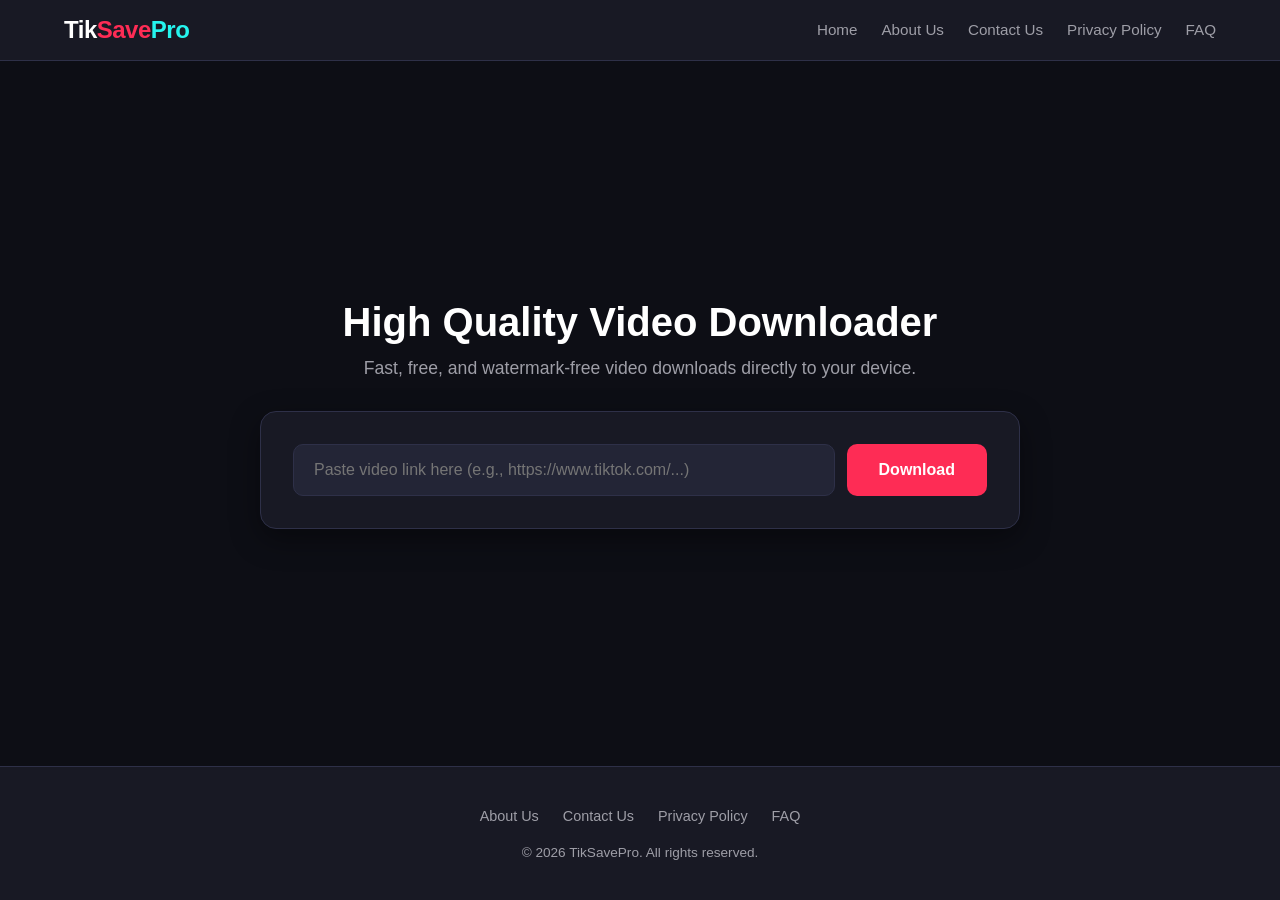
==== index.html @ d14860f6 "Rename gemini-code-1794329987271.html to index.html" ====
<!DOCTYPE html>
<html lang="en">
<head>
    <meta charset="UTF-8">
    <meta name="viewport" content="width=device-width, initial-scale=1.0">
    <title>TikSavePro - Free Video Downloader</title>
    <style>
        :root {
            --primary: #fe2c55;
            --primary-hover: #e02447;
            --secondary: #25f4ee;
            --bg-main: #0d0e15;
            --bg-card: #181924;
            --bg-input: #232536;
            --text-main: #ffffff;
            --text-muted: #9e9ea7;
            --border: #2e3048;
            --success: #00e676;
            --error: #ff5252;
        }

        * {
            box-sizing: border-box;
            margin: 0;
            padding: 0;
            font-family: -apple-system, BlinkMacSystemFont, "Segoe UI", Roboto, Oxygen, Ubuntu, Cantarell, sans-serif;
        }

        body {
            background-color: var(--bg-main);
            color: var(--text-main);
            display: flex;
            flex-direction: column;
            min-height: 100vh;
        }

        header {
            background-color: var(--bg-card);
            border-bottom: 1px solid var(--border);
            position: sticky;
            top: 0;
            z-index: 100;
        }

        .navbar {
            max-width: 1200px;
            margin: 0 auto;
            padding: 1rem 1.5rem;
            display: flex;
            justify-content: space-between;
            align-items: center;
        }

        .brand-logo {
            font-size: 1.5rem;
            font-weight: 800;
            text-decoration: none;
            color: var(--text-main);
            letter-spacing: -0.5px;
        }

        .brand-logo span.accent {
            color: var(--primary);
        }

        .brand-logo span.sub {
            color: var(--secondary);
        }

        .nav-menu {
            display: flex;
            list-style: none;
            gap: 1.5rem;
        }

        .nav-menu a {
            color: var(--text-muted);
            text-decoration: none;
            font-size: 0.95rem;
            font-weight: 500;
            transition: color 0.2s ease;
        }

        .nav-menu a:hover {
            color: var(--text-main);
        }

        main {
            flex: 1;
            display: flex;
            flex-direction: column;
            align-items: center;
            justify-content: center;
            padding: 3rem 1.5rem;
        }

        .hero-section {
            width: 100%;
            max-width: 760px;
            text-align: center;
        }

        .hero-title {
            font-size: 2.5rem;
            font-weight: 800;
            margin-bottom: 0.75rem;
            line-height: 1.2;
        }

        .hero-subtitle {
            color: var(--text-muted);
            font-size: 1.1rem;
            margin-bottom: 2rem;
        }

        .downloader-box {
            background-color: var(--bg-card);
            border: 1px solid var(--border);
            padding: 2rem;
            border-radius: 16px;
            box-shadow: 0 10px 30px rgba(0, 0, 0, 0.4);
        }

        .input-group {
            display: flex;
            gap: 0.75rem;
            position: relative;
        }

        @media (max-width: 640px) {
            .input-group {
                flex-direction: column;
            }
            .hero-title {
                font-size: 1.8rem;
            }
        }

        .url-field {
            flex: 1;
            background-color: var(--bg-input);
            border: 1px solid var(--border);
            padding: 1rem 1.25rem;
            border-radius: 10px;
            color: var(--text-main);
            font-size: 1rem;
            outline: none;
            transition: border-color 0.2s ease;
        }

        .url-field:focus {
            border-color: var(--primary);
        }

        .btn-submit {
            background-color: var(--primary);
            color: #ffffff;
            border: none;
            padding: 1rem 2rem;
            font-size: 1rem;
            font-weight: 700;
            border-radius: 10px;
            cursor: pointer;
            display: flex;
            align-items: center;
            justify-content: center;
            gap: 0.5rem;
            transition: background-color 0.2s ease, opacity 0.2s ease;
        }

        .btn-submit:hover {
            background-color: var(--primary-hover);
        }

        .btn-submit:disabled {
            opacity: 0.6;
            cursor: not-allowed;
        }

        .feedback-container {
            margin-top: 1.5rem;
            display: none;
        }

        .status-message {
            font-size: 0.95rem;
            padding: 0.75rem 1rem;
            border-radius: 8px;
            margin-bottom: 1rem;
        }

        .status-loading {
            background-color: rgba(37, 244, 238, 0.1);
            color: var(--secondary);
            border: 1px solid var(--secondary);
        }

        .status-error {
            background-color: rgba(255, 82, 82, 0.1);
            color: var(--error);
            border: 1px solid var(--error);
        }

        .result-card {
            background-color: var(--bg-input);
            border: 1px solid var(--border);
            border-radius: 10px;
            padding: 1.25rem;
            text-align: left;
            display: flex;
            gap: 1.25rem;
            align-items: center;
        }

        .result-thumb {
            width: 100px;
            height: 100px;
            border-radius: 6px;
            object-fit: cover;
            background-color: var(--border);
        }

        .result-info {
            flex: 1;
        }

        .result-title {
            font-size: 1rem;
            font-weight: 600;
            margin-bottom: 0.25rem;
            white-space: nowrap;
            overflow: hidden;
            text-overflow: ellipsis;
            max-width: 380px;
        }

        .result-meta {
            font-size: 0.85rem;
            color: var(--text-muted);
            margin-bottom: 0.75rem;
        }

        .download-actions {
            display: flex;
            gap: 0.5rem;
            flex-wrap: wrap;
        }

        .btn-action {
            display: inline-block;
            background-color: var(--success);
            color: #000;
            font-weight: 600;
            font-size: 0.85rem;
            padding: 0.5rem 1rem;
            border-radius: 6px;
            text-decoration: none;
            transition: opacity 0.2s ease;
        }

        .btn-action:hover {
            opacity: 0.9;
        }

        .btn-action.secondary {
            background-color: var(--secondary);
        }

        footer {
            background-color: var(--bg-card);
            border-top: 1px solid var(--border);
            padding: 2.5rem 1.5rem;
            margin-top: auto;
        }

        .footer-wrapper {
            max-width: 1200px;
            margin: 0 auto;
            display: flex;
            flex-direction: column;
            align-items: center;
            gap: 1.25rem;
        }

        .footer-nav {
            display: flex;
            list-style: none;
            flex-wrap: wrap;
            gap: 1.5rem;
            justify-content: center;
        }

        .footer-nav a {
            color: var(--text-muted);
            text-decoration: none;
            font-size: 0.9rem;
            transition: color 0.2s ease;
        }

        .footer-nav a:hover {
            color: var(--text-main);
        }

        .footer-copy {
            color: var(--text-muted);
            font-size: 0.85rem;
            text-align: center;
        }

        .spinner {
            width: 16px;
            height: 16px;
            border: 2px solid #ffffff;
            border-bottom-color: transparent;
            border-radius: 50%;
            display: inline-block;
            animation: rotation 1s linear infinite;
        }

        @keyframes rotation {
            0% { transform: rotate(0deg); }
            100% { transform: rotate(360deg); }
        }
    </style>
</head>
<body>

    <header>
        <nav class="navbar">
            <a href="index.html" class="brand-logo">Tik<span class="accent">Save</span><span class="sub">Pro</span></a>
            <ul class="nav-menu">
                <li><a href="index.html">Home</a></li>
                <li><a href="about.html">About Us</a></li>
                <li><a href="contact.html">Contact Us</a></li>
                <li><a href="privacy-policy.html">Privacy Policy</a></li>
                <li><a href="faq.html">FAQ</a></li>
            </ul>
        </nav>
    </header>

    <main>
        <section class="hero-section">
            <h1 class="hero-title">High Quality Video Downloader</h1>
            <p class="hero-subtitle">Fast, free, and watermark-free video downloads directly to your device.</p>
            
            <div class="downloader-box">
                <form id="downloadForm">
                    <div class="input-group">
                        <input 
                            type="url" 
                            id="videoUrl" 
                            class="url-field" 
                            placeholder="Paste video link here (e.g., https://www.tiktok.com/...)" 
                            required 
                            autocomplete="off"
                        />
                        <button type="submit" id="submitBtn" class="btn-submit">
                            <span id="btnText">Download</span>
                        </button>
                    </div>
                </form>

                <div id="feedbackContainer" class="feedback-container">
                    <div id="statusMessage" class="status-message"></div>
                    <div id="resultCard" class="result-card" style="display: none;">
                        <img id="mediaThumb" class="result-thumb" src="" alt="Thumbnail Preview" />
                        <div class="result-info">
                            <div id="mediaTitle" class="result-title">Processed Media Content</div>
                            <div id="mediaAuthor" class="result-meta">Author: @creator</div>
                            <div class="download-actions">
                                <a id="linkHd" href="#" class="btn-action" target="_blank" download>Download HD (No Watermark)</a>
                                <a id="linkAudio" href="#" class="btn-action secondary" target="_blank" download>Download MP3</a>
                            </div>
                        </div>
                    </div>
                </div>
            </div>
        </section>
    </main>

    <footer>
        <div class="footer-wrapper">
            <ul class="footer-nav">
                <li><a href="about.html">About Us</a></li>
                <li><a href="contact.html">Contact Us</a></li>
                <li><a href="privacy-policy.html">Privacy Policy</a></li>
                <li><a href="faq.html">FAQ</a></li>
            </ul>
            <p class="footer-copy">&copy; 2026 TikSavePro. All rights reserved.</p>
        </div>
    </footer>

    <script>
        const downloadForm = document.getElementById('downloadForm');
        const videoUrlInput = document.getElementById('videoUrl');
        const submitBtn = document.getElementById('submitBtn');
        const btnText = document.getElementById('btnText');
        const feedbackContainer = document.getElementById('feedbackContainer');
        const statusMessage = document.getElementById('statusMessage');
        const resultCard = document.getElementById('resultCard');

        const mediaThumb = document.getElementById('mediaThumb');
        const mediaTitle = document.getElementById('mediaTitle');
        const mediaAuthor = document.getElementById('mediaAuthor');
        const linkHd = document.getElementById('linkHd');
        const linkAudio = document.getElementById('linkAudio');

        downloadForm.addEventListener('submit', async function (e) {
            e.preventDefault();
            const inputUrl = videoUrlInput.value.trim();

            if (!inputUrl) {
                showError('Please paste a valid video URL.');
                return;
            }

            setLoading(true);

            try {
                await new Promise((resolve) => setTimeout(resolve, 1500));

                const mockResponse = {
                    success: true,
                    title: "Demo Download Result - High Resolution",
                    author: "@sample_creator",
                    thumbnail: "https://images.unsplash.com/photo-1618005182384-a83a8bd57fbe?w=150&auto=format&fit=crop&q=80",
                    downloadHd: inputUrl,
                    downloadAudio: inputUrl
                };

                if (mockResponse.success) {
                    showSuccess(mockResponse);
                } else {
                    showError('Failed to fetch media. Verify the link is public and active.');
                }
            } catch (err) {
                showError('Connection error occurred while processing the request.');
            } finally {
                setLoading(false);
            }
        });

        function setLoading(isLoading) {
            if (isLoading) {
                submitBtn.disabled = true;
                btnText.innerHTML = '<span class="spinner"></span> Processing...';
                feedbackContainer.style.display = 'block';
                statusMessage.className = 'status-message status-loading';
                statusMessage.textContent = 'Extracting direct media streams...';
                statusMessage.style.display = 'block';
                resultCard.style.display = 'none';
            } else {
                submitBtn.disabled = false;
                btnText.textContent = 'Download';
            }
        }

        function showSuccess(data) {
            statusMessage.style.display = 'none';
            mediaThumb.src = data.thumbnail;
            mediaTitle.textContent = data.title;
            mediaAuthor.textContent = 'Creator: ' + data.author;
            linkHd.href = data.downloadHd;
            linkAudio.href = data.downloadAudio;
            resultCard.style.display = 'flex';
        }

        function showError(msg) {
            feedbackContainer.style.display = 'block';
            statusMessage.className = 'status-message status-error';
            statusMessage.textContent = msg;
            statusMessage.style.display = 'block';
            resultCard.style.display = 'none';
        }
    </script>
</body>
</html>
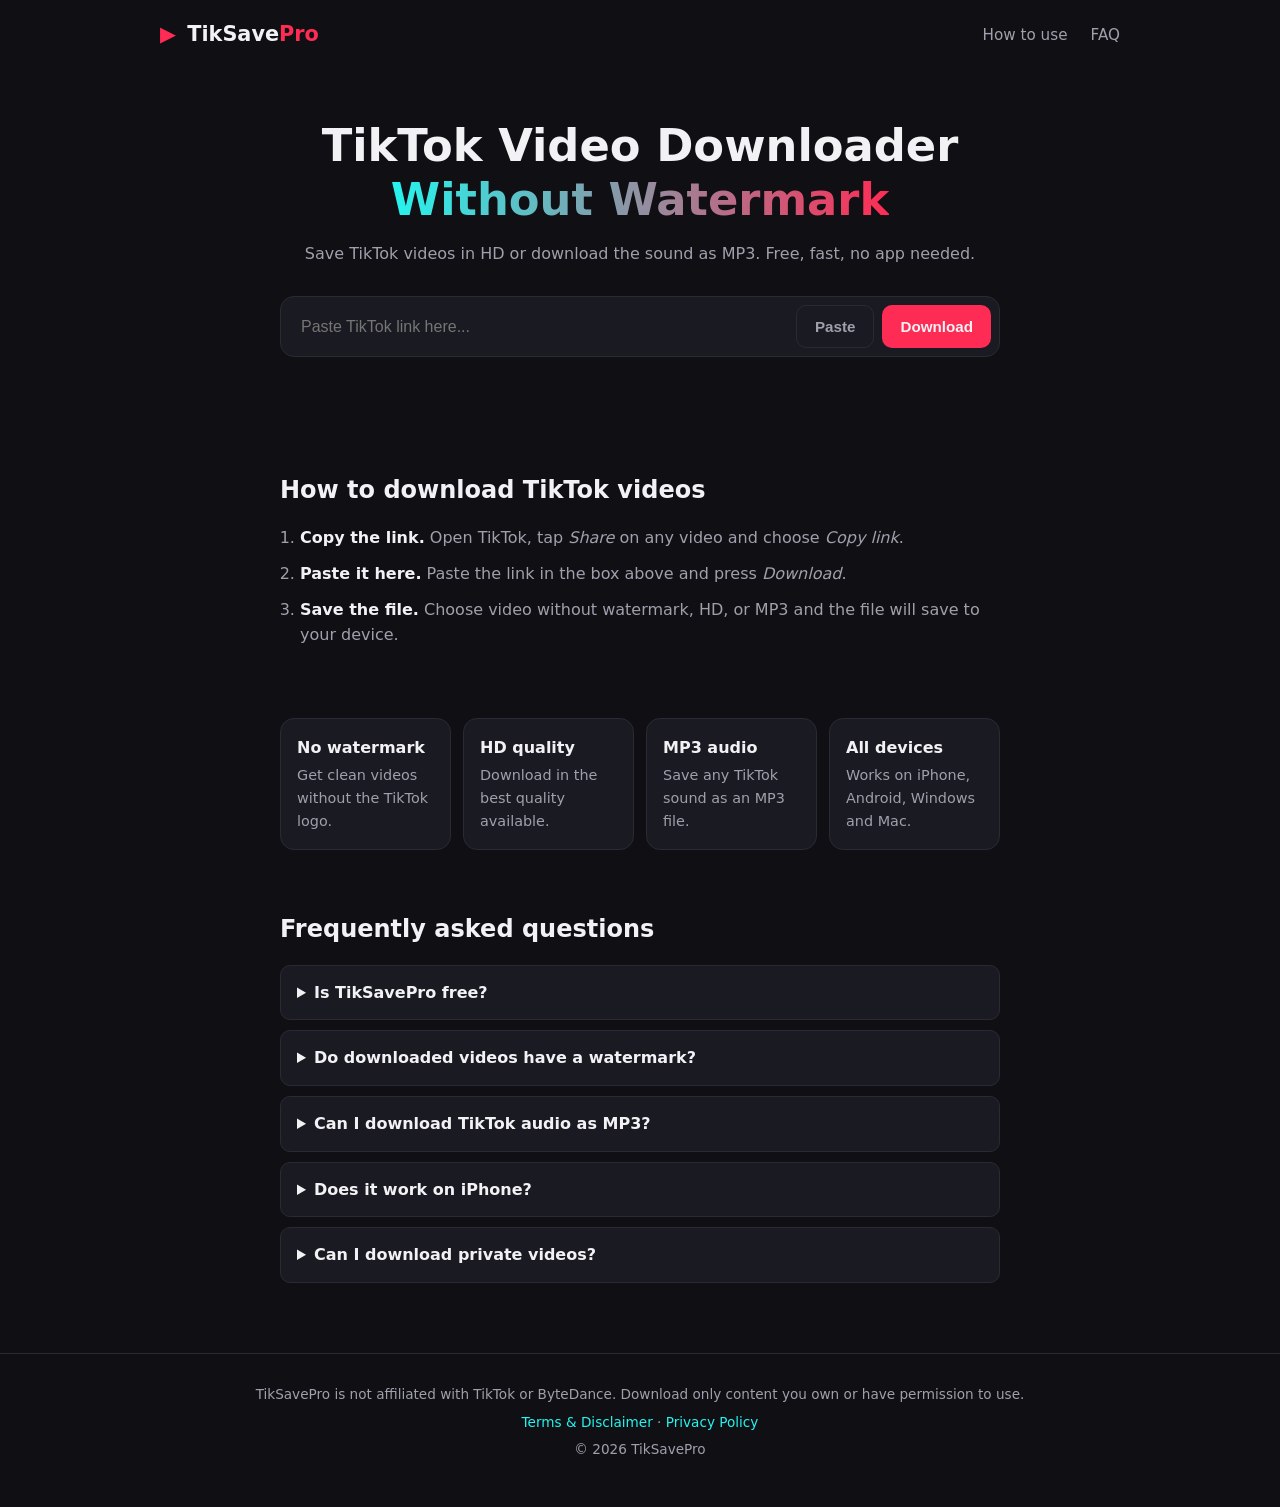
==== commit 950e2487: "Add files via upload" ====
--- a/index.html
+++ b/index.html
@@ -1,477 +1,118 @@
 <!DOCTYPE html>
 <html lang="en">
 <head>
-    <meta charset="UTF-8">
-    <meta name="viewport" content="width=device-width, initial-scale=1.0">
-    <title>TikSavePro - Free Video Downloader</title>
-    <style>
-        :root {
-            --primary: #fe2c55;
-            --primary-hover: #e02447;
-            --secondary: #25f4ee;
-            --bg-main: #0d0e15;
-            --bg-card: #181924;
-            --bg-input: #232536;
-            --text-main: #ffffff;
-            --text-muted: #9e9ea7;
-            --border: #2e3048;
-            --success: #00e676;
-            --error: #ff5252;
-        }
+  <meta charset="UTF-8">
+  <meta name="viewport" content="width=device-width, initial-scale=1.0">
+  <title>TikSavePro – TikTok Video Downloader Without Watermark (HD & MP3)</title>
+  <meta name="description" content="Download TikTok videos without watermark in HD, or save TikTok audio as MP3. Free, fast, no app or sign-up needed. Works on iPhone, Android and PC.">
+  <meta name="keywords" content="tiktok downloader, download tiktok video, tiktok without watermark, tiktok mp3, tiktok saver, tiksavepro">
+  <link rel="canonical" href="https://tiksavepro.online/">
+  <meta name="robots" content="index, follow">
+  <meta name="theme-color" content="#0f0f14">
 
-        * {
-            box-sizing: border-box;
-            margin: 0;
-            padding: 0;
-            font-family: -apple-system, BlinkMacSystemFont, "Segoe UI", Roboto, Oxygen, Ubuntu, Cantarell, sans-serif;
-        }
+  <meta property="og:type" content="website">
+  <meta property="og:title" content="TikSavePro – TikTok Downloader Without Watermark">
+  <meta property="og:description" content="Save TikTok videos in HD without watermark, or as MP3. Free and fast.">
+  <meta property="og:url" content="https://tiksavepro.online/">
+  <meta name="twitter:card" content="summary">
 
-        body {
-            background-color: var(--bg-main);
-            color: var(--text-main);
-            display: flex;
-            flex-direction: column;
-            min-height: 100vh;
-        }
+  <link rel="icon" href="favicon.svg" type="image/svg+xml">
+  <link rel="stylesheet" href="style.css">
 
-        header {
-            background-color: var(--bg-card);
-            border-bottom: 1px solid var(--border);
-            position: sticky;
-            top: 0;
-            z-index: 100;
-        }
-
-        .navbar {
-            max-width: 1200px;
-            margin: 0 auto;
-            padding: 1rem 1.5rem;
-            display: flex;
-            justify-content: space-between;
-            align-items: center;
-        }
-
-        .brand-logo {
-            font-size: 1.5rem;
-            font-weight: 800;
-            text-decoration: none;
-            color: var(--text-main);
-            letter-spacing: -0.5px;
-        }
-
-        .brand-logo span.accent {
-            color: var(--primary);
-        }
-
-        .brand-logo span.sub {
-            color: var(--secondary);
-        }
-
-        .nav-menu {
-            display: flex;
-            list-style: none;
-            gap: 1.5rem;
-        }
-
-        .nav-menu a {
-            color: var(--text-muted);
-            text-decoration: none;
-            font-size: 0.95rem;
-            font-weight: 500;
-            transition: color 0.2s ease;
-        }
-
-        .nav-menu a:hover {
-            color: var(--text-main);
-        }
-
-        main {
-            flex: 1;
-            display: flex;
-            flex-direction: column;
-            align-items: center;
-            justify-content: center;
-            padding: 3rem 1.5rem;
-        }
-
-        .hero-section {
-            width: 100%;
-            max-width: 760px;
-            text-align: center;
-        }
-
-        .hero-title {
-            font-size: 2.5rem;
-            font-weight: 800;
-            margin-bottom: 0.75rem;
-            line-height: 1.2;
-        }
-
-        .hero-subtitle {
-            color: var(--text-muted);
-            font-size: 1.1rem;
-            margin-bottom: 2rem;
-        }
-
-        .downloader-box {
-            background-color: var(--bg-card);
-            border: 1px solid var(--border);
-            padding: 2rem;
-            border-radius: 16px;
-            box-shadow: 0 10px 30px rgba(0, 0, 0, 0.4);
-        }
-
-        .input-group {
-            display: flex;
-            gap: 0.75rem;
-            position: relative;
-        }
-
-        @media (max-width: 640px) {
-            .input-group {
-                flex-direction: column;
-            }
-            .hero-title {
-                font-size: 1.8rem;
-            }
-        }
-
-        .url-field {
-            flex: 1;
-            background-color: var(--bg-input);
-            border: 1px solid var(--border);
-            padding: 1rem 1.25rem;
-            border-radius: 10px;
-            color: var(--text-main);
-            font-size: 1rem;
-            outline: none;
-            transition: border-color 0.2s ease;
-        }
-
-        .url-field:focus {
-            border-color: var(--primary);
-        }
-
-        .btn-submit {
-            background-color: var(--primary);
-            color: #ffffff;
-            border: none;
-            padding: 1rem 2rem;
-            font-size: 1rem;
-            font-weight: 700;
-            border-radius: 10px;
-            cursor: pointer;
-            display: flex;
-            align-items: center;
-            justify-content: center;
-            gap: 0.5rem;
-            transition: background-color 0.2s ease, opacity 0.2s ease;
-        }
-
-        .btn-submit:hover {
-            background-color: var(--primary-hover);
-        }
-
-        .btn-submit:disabled {
-            opacity: 0.6;
-            cursor: not-allowed;
-        }
-
-        .feedback-container {
-            margin-top: 1.5rem;
-            display: none;
-        }
-
-        .status-message {
-            font-size: 0.95rem;
-            padding: 0.75rem 1rem;
-            border-radius: 8px;
-            margin-bottom: 1rem;
-        }
-
-        .status-loading {
-            background-color: rgba(37, 244, 238, 0.1);
-            color: var(--secondary);
-            border: 1px solid var(--secondary);
-        }
-
-        .status-error {
-            background-color: rgba(255, 82, 82, 0.1);
-            color: var(--error);
-            border: 1px solid var(--error);
-        }
-
-        .result-card {
-            background-color: var(--bg-input);
-            border: 1px solid var(--border);
-            border-radius: 10px;
-            padding: 1.25rem;
-            text-align: left;
-            display: flex;
-            gap: 1.25rem;
-            align-items: center;
-        }
-
-        .result-thumb {
-            width: 100px;
-            height: 100px;
-            border-radius: 6px;
-            object-fit: cover;
-            background-color: var(--border);
-        }
-
-        .result-info {
-            flex: 1;
-        }
-
-        .result-title {
-            font-size: 1rem;
-            font-weight: 600;
-            margin-bottom: 0.25rem;
-            white-space: nowrap;
-            overflow: hidden;
-            text-overflow: ellipsis;
-            max-width: 380px;
-        }
-
-        .result-meta {
-            font-size: 0.85rem;
-            color: var(--text-muted);
-            margin-bottom: 0.75rem;
-        }
-
-        .download-actions {
-            display: flex;
-            gap: 0.5rem;
-            flex-wrap: wrap;
-        }
-
-        .btn-action {
-            display: inline-block;
-            background-color: var(--success);
-            color: #000;
-            font-weight: 600;
-            font-size: 0.85rem;
-            padding: 0.5rem 1rem;
-            border-radius: 6px;
-            text-decoration: none;
-            transition: opacity 0.2s ease;
-        }
-
-        .btn-action:hover {
-            opacity: 0.9;
-        }
-
-        .btn-action.secondary {
-            background-color: var(--secondary);
-        }
-
-        footer {
-            background-color: var(--bg-card);
-            border-top: 1px solid var(--border);
-            padding: 2.5rem 1.5rem;
-            margin-top: auto;
-        }
-
-        .footer-wrapper {
-            max-width: 1200px;
-            margin: 0 auto;
-            display: flex;
-            flex-direction: column;
-            align-items: center;
-            gap: 1.25rem;
-        }
-
-        .footer-nav {
-            display: flex;
-            list-style: none;
-            flex-wrap: wrap;
-            gap: 1.5rem;
-            justify-content: center;
-        }
-
-        .footer-nav a {
-            color: var(--text-muted);
-            text-decoration: none;
-            font-size: 0.9rem;
-            transition: color 0.2s ease;
-        }
-
-        .footer-nav a:hover {
-            color: var(--text-main);
-        }
-
-        .footer-copy {
-            color: var(--text-muted);
-            font-size: 0.85rem;
-            text-align: center;
-        }
-
-        .spinner {
-            width: 16px;
-            height: 16px;
-            border: 2px solid #ffffff;
-            border-bottom-color: transparent;
-            border-radius: 50%;
-            display: inline-block;
-            animation: rotation 1s linear infinite;
-        }
-
-        @keyframes rotation {
-            0% { transform: rotate(0deg); }
-            100% { transform: rotate(360deg); }
-        }
-    </style>
+  <script type="application/ld+json">
+  {
+    "@context": "https://schema.org",
+    "@type": "WebApplication",
+    "name": "TikSavePro",
+    "url": "https://tiksavepro.online/",
+    "applicationCategory": "MultimediaApplication",
+    "operatingSystem": "Any",
+    "offers": { "@type": "Offer", "price": "0", "priceCurrency": "USD" }
+  }
+  </script>
+  <script type="application/ld+json">
+  {
+    "@context": "https://schema.org",
+    "@type": "FAQPage",
+    "mainEntity": [
+      {"@type":"Question","name":"Is TikSavePro free?","acceptedAnswer":{"@type":"Answer","text":"Yes. TikSavePro is completely free and needs no sign-up."}},
+      {"@type":"Question","name":"Do downloaded videos have a watermark?","acceptedAnswer":{"@type":"Answer","text":"No. TikSavePro gives you the video without the TikTok watermark whenever it is available."}},
+      {"@type":"Question","name":"Can I download TikTok audio as MP3?","acceptedAnswer":{"@type":"Answer","text":"Yes. After you paste a link, click the MP3 button to save the sound."}},
+      {"@type":"Question","name":"Does it work on iPhone?","acceptedAnswer":{"@type":"Answer","text":"Yes. Open the site in Safari, paste the link and tap download. The file is saved to the Files app."}}
+    ]
+  }
+  </script>
 </head>
 <body>
+  <header class="topbar">
+    <a href="/" class="logo"><span class="logo-mark">▶</span> TikSave<span>Pro</span></a>
+    <nav>
+      <a href="#how">How to use</a>
+      <a href="#faq">FAQ</a>
+    </nav>
+  </header>
 
-    <header>
-        <nav class="navbar">
-            <a href="index.html" class="brand-logo">Tik<span class="accent">Save</span><span class="sub">Pro</span></a>
-            <ul class="nav-menu">
-                <li><a href="index.html">Home</a></li>
-                <li><a href="about.html">About Us</a></li>
-                <li><a href="contact.html">Contact Us</a></li>
-                <li><a href="privacy-policy.html">Privacy Policy</a></li>
-                <li><a href="faq.html">FAQ</a></li>
-            </ul>
-        </nav>
-    </header>
+  <main>
+    <section class="hero">
+      <h1>TikTok Video Downloader<br><span class="grad">Without Watermark</span></h1>
+      <p class="sub">Save TikTok videos in HD or download the sound as MP3. Free, fast, no app needed.</p>
 
-    <main>
-        <section class="hero-section">
-            <h1 class="hero-title">High Quality Video Downloader</h1>
-            <p class="hero-subtitle">Fast, free, and watermark-free video downloads directly to your device.</p>
-            
-            <div class="downloader-box">
-                <form id="downloadForm">
-                    <div class="input-group">
-                        <input 
-                            type="url" 
-                            id="videoUrl" 
-                            class="url-field" 
-                            placeholder="Paste video link here (e.g., https://www.tiktok.com/...)" 
-                            required 
-                            autocomplete="off"
-                        />
-                        <button type="submit" id="submitBtn" class="btn-submit">
-                            <span id="btnText">Download</span>
-                        </button>
-                    </div>
-                </form>
+      <form id="dl-form" class="dl-box" autocomplete="off">
+        <input id="url" type="url" inputmode="url" placeholder="Paste TikTok link here..." required>
+        <button type="button" id="paste-btn" class="btn ghost" title="Paste from clipboard">Paste</button>
+        <button type="submit" id="go-btn" class="btn primary">Download</button>
+      </form>
 
-                <div id="feedbackContainer" class="feedback-container">
-                    <div id="statusMessage" class="status-message"></div>
-                    <div id="resultCard" class="result-card" style="display: none;">
-                        <img id="mediaThumb" class="result-thumb" src="" alt="Thumbnail Preview" />
-                        <div class="result-info">
-                            <div id="mediaTitle" class="result-title">Processed Media Content</div>
-                            <div id="mediaAuthor" class="result-meta">Author: @creator</div>
-                            <div class="download-actions">
-                                <a id="linkHd" href="#" class="btn-action" target="_blank" download>Download HD (No Watermark)</a>
-                                <a id="linkAudio" href="#" class="btn-action secondary" target="_blank" download>Download MP3</a>
-                            </div>
-                        </div>
-                    </div>
-                </div>
-            </div>
-        </section>
-    </main>
+      <p id="status" class="status" role="status" aria-live="polite"></p>
 
-    <footer>
-        <div class="footer-wrapper">
-            <ul class="footer-nav">
-                <li><a href="about.html">About Us</a></li>
-                <li><a href="contact.html">Contact Us</a></li>
-                <li><a href="privacy-policy.html">Privacy Policy</a></li>
-                <li><a href="faq.html">FAQ</a></li>
-            </ul>
-            <p class="footer-copy">&copy; 2026 TikSavePro. All rights reserved.</p>
+      <div id="result" class="result hidden">
+        <img id="r-cover" class="cover" alt="Video cover">
+        <div class="info">
+          <h2 id="r-title"></h2>
+          <p id="r-author" class="author"></p>
+          <div class="buttons">
+            <a id="b-video" class="btn primary" rel="nofollow">⬇ Video (No Watermark)</a>
+            <a id="b-hd" class="btn secondary hidden" rel="nofollow">⬇ HD Video</a>
+            <a id="b-mp3" class="btn secondary" rel="nofollow">♪ MP3 Audio</a>
+            <a id="b-wm" class="btn ghost hidden" rel="nofollow">Video with watermark</a>
+          </div>
         </div>
-    </footer>
+      </div>
+    </section>
 
-    <script>
-        const downloadForm = document.getElementById('downloadForm');
-        const videoUrlInput = document.getElementById('videoUrl');
-        const submitBtn = document.getElementById('submitBtn');
-        const btnText = document.getElementById('btnText');
-        const feedbackContainer = document.getElementById('feedbackContainer');
-        const statusMessage = document.getElementById('statusMessage');
-        const resultCard = document.getElementById('resultCard');
+    <section id="how" class="content">
+      <h2>How to download TikTok videos</h2>
+      <ol class="steps">
+        <li><strong>Copy the link.</strong> Open TikTok, tap <em>Share</em> on any video and choose <em>Copy link</em>.</li>
+        <li><strong>Paste it here.</strong> Paste the link in the box above and press <em>Download</em>.</li>
+        <li><strong>Save the file.</strong> Choose video without watermark, HD, or MP3 and the file will save to your device.</li>
+      </ol>
+    </section>
 
-        const mediaThumb = document.getElementById('mediaThumb');
-        const mediaTitle = document.getElementById('mediaTitle');
-        const mediaAuthor = document.getElementById('mediaAuthor');
-        const linkHd = document.getElementById('linkHd');
-        const linkAudio = document.getElementById('linkAudio');
+    <section class="content features">
+      <div class="card"><h3>No watermark</h3><p>Get clean videos without the TikTok logo.</p></div>
+      <div class="card"><h3>HD quality</h3><p>Download in the best quality available.</p></div>
+      <div class="card"><h3>MP3 audio</h3><p>Save any TikTok sound as an MP3 file.</p></div>
+      <div class="card"><h3>All devices</h3><p>Works on iPhone, Android, Windows and Mac.</p></div>
+    </section>
 
-        downloadForm.addEventListener('submit', async function (e) {
-            e.preventDefault();
-            const inputUrl = videoUrlInput.value.trim();
+    <section id="faq" class="content">
+      <h2>Frequently asked questions</h2>
+      <details><summary>Is TikSavePro free?</summary><p>Yes. It is completely free and needs no sign-up.</p></details>
+      <details><summary>Do downloaded videos have a watermark?</summary><p>No. You get the video without the TikTok watermark whenever it is available.</p></details>
+      <details><summary>Can I download TikTok audio as MP3?</summary><p>Yes. After pasting a link, click the MP3 button.</p></details>
+      <details><summary>Does it work on iPhone?</summary><p>Yes. Open the site in Safari, paste the link and tap download. The file is saved to the Files app.</p></details>
+      <details><summary>Can I download private videos?</summary><p>No. Only public videos can be downloaded.</p></details>
+    </section>
+  </main>
 
-            if (!inputUrl) {
-                showError('Please paste a valid video URL.');
-                return;
-            }
+  <footer class="footer">
+    <p>TikSavePro is not affiliated with TikTok or ByteDance. Download only content you own or have permission to use.</p>
+    <p><a href="terms.html">Terms &amp; Disclaimer</a> · <a href="privacy.html">Privacy Policy</a></p>
+    <p>© <span id="year"></span> TikSavePro</p>
+  </footer>
 
-            setLoading(true);
-
-            try {
-                await new Promise((resolve) => setTimeout(resolve, 1500));
-
-                const mockResponse = {
-                    success: true,
-                    title: "Demo Download Result - High Resolution",
-                    author: "@sample_creator",
-                    thumbnail: "https://images.unsplash.com/photo-1618005182384-a83a8bd57fbe?w=150&auto=format&fit=crop&q=80",
-                    downloadHd: inputUrl,
-                    downloadAudio: inputUrl
-                };
-
-                if (mockResponse.success) {
-                    showSuccess(mockResponse);
-                } else {
-                    showError('Failed to fetch media. Verify the link is public and active.');
-                }
-            } catch (err) {
-                showError('Connection error occurred while processing the request.');
-            } finally {
-                setLoading(false);
-            }
-        });
-
-        function setLoading(isLoading) {
-            if (isLoading) {
-                submitBtn.disabled = true;
-                btnText.innerHTML = '<span class="spinner"></span> Processing...';
-                feedbackContainer.style.display = 'block';
-                statusMessage.className = 'status-message status-loading';
-                statusMessage.textContent = 'Extracting direct media streams...';
-                statusMessage.style.display = 'block';
-                resultCard.style.display = 'none';
-            } else {
-                submitBtn.disabled = false;
-                btnText.textContent = 'Download';
-            }
-        }
-
-        function showSuccess(data) {
-            statusMessage.style.display = 'none';
-            mediaThumb.src = data.thumbnail;
-            mediaTitle.textContent = data.title;
-            mediaAuthor.textContent = 'Creator: ' + data.author;
-            linkHd.href = data.downloadHd;
-            linkAudio.href = data.downloadAudio;
-            resultCard.style.display = 'flex';
-        }
-
-        function showError(msg) {
-            feedbackContainer.style.display = 'block';
-            statusMessage.className = 'status-message status-error';
-            statusMessage.textContent = msg;
-            statusMessage.style.display = 'block';
-            resultCard.style.display = 'none';
-        }
-    </script>
+  <script src="config.js"></script>
+  <script src="script.js"></script>
 </body>
 </html>
--- a/style.css
+++ b/style.css
@@ -0,0 +1,108 @@
+* { box-sizing: border-box; margin: 0; padding: 0; }
+
+:root {
+  --bg: #0f0f14;
+  --panel: #1a1a22;
+  --line: #2a2a35;
+  --text: #f2f2f5;
+  --muted: #a0a0ad;
+  --pink: #fe2c55;
+  --cyan: #25f4ee;
+  --radius: 14px;
+}
+
+body {
+  font-family: system-ui, -apple-system, "Segoe UI", Roboto, sans-serif;
+  background: var(--bg);
+  color: var(--text);
+  line-height: 1.6;
+}
+
+a { color: var(--cyan); text-decoration: none; }
+
+.topbar {
+  display: flex; justify-content: space-between; align-items: center;
+  max-width: 1000px; margin: 0 auto; padding: 18px 20px;
+}
+.logo { color: var(--text); font-weight: 800; font-size: 1.3rem; }
+.logo span { color: var(--pink); }
+.logo-mark { color: var(--cyan); margin-right: 4px; }
+.topbar nav a { color: var(--muted); margin-left: 18px; font-size: .95rem; }
+.topbar nav a:hover { color: var(--text); }
+
+.hero { max-width: 760px; margin: 0 auto; padding: 50px 20px 30px; text-align: center; }
+.hero h1 { font-size: clamp(1.8rem, 5vw, 2.8rem); line-height: 1.2; margin-bottom: 14px; }
+.grad {
+  background: linear-gradient(90deg, var(--cyan), var(--pink));
+  -webkit-background-clip: text; background-clip: text; color: transparent;
+}
+.sub { color: var(--muted); margin-bottom: 30px; }
+
+.dl-box {
+  display: flex; gap: 8px; background: var(--panel);
+  border: 1px solid var(--line); border-radius: var(--radius); padding: 8px;
+}
+.dl-box input {
+  flex: 1; min-width: 0; background: transparent; border: 0; outline: 0;
+  color: var(--text); font-size: 1rem; padding: 12px;
+}
+
+.btn {
+  display: inline-block; border: 0; border-radius: 10px; cursor: pointer;
+  font-size: .95rem; font-weight: 600; padding: 12px 18px; color: var(--text);
+  transition: transform .1s, opacity .2s;
+}
+.btn:active { transform: scale(.97); }
+.btn:disabled { opacity: .6; cursor: wait; }
+.btn.primary { background: var(--pink); }
+.btn.secondary { background: #2b2b38; }
+.btn.ghost { background: transparent; border: 1px solid var(--line); color: var(--muted); }
+
+.status { min-height: 1.6em; margin: 14px 0; color: var(--muted); }
+.status.error { color: #ff6b81; }
+
+.result {
+  display: flex; gap: 18px; text-align: left; background: var(--panel);
+  border: 1px solid var(--line); border-radius: var(--radius); padding: 16px;
+}
+.cover { width: 140px; aspect-ratio: 9/16; object-fit: cover; border-radius: 10px; background: #000; flex-shrink: 0; }
+.info { flex: 1; min-width: 0; }
+.info h2 { font-size: 1rem; margin-bottom: 6px; overflow-wrap: anywhere; }
+.author { color: var(--muted); margin-bottom: 14px; }
+.buttons { display: flex; flex-direction: column; gap: 8px; }
+.buttons .btn { text-align: center; }
+
+.hidden { display: none !important; }
+
+.content { max-width: 760px; margin: 0 auto; padding: 30px 20px; }
+.content h2 { margin-bottom: 16px; font-size: 1.5rem; }
+.steps { padding-left: 20px; }
+.steps li { margin-bottom: 10px; color: var(--muted); }
+.steps strong { color: var(--text); }
+
+.features { display: grid; grid-template-columns: repeat(auto-fit, minmax(160px, 1fr)); gap: 12px; }
+.card { background: var(--panel); border: 1px solid var(--line); border-radius: var(--radius); padding: 16px; }
+.card h3 { font-size: 1rem; margin-bottom: 4px; }
+.card p { color: var(--muted); font-size: .9rem; }
+
+details { background: var(--panel); border: 1px solid var(--line); border-radius: 10px; padding: 14px 16px; margin-bottom: 10px; }
+summary { cursor: pointer; font-weight: 600; }
+details p { color: var(--muted); margin-top: 8px; }
+
+.page { max-width: 760px; margin: 0 auto; padding: 30px 20px 60px; }
+.page h1 { margin-bottom: 16px; }
+.page h2 { margin: 22px 0 8px; font-size: 1.2rem; }
+.page p, .page li { color: var(--muted); margin-bottom: 8px; }
+.page ul { padding-left: 20px; }
+
+.footer { text-align: center; color: var(--muted); font-size: .85rem; padding: 30px 20px 40px; border-top: 1px solid var(--line); margin-top: 30px; }
+.footer p { margin-bottom: 6px; }
+
+@media (max-width: 560px) {
+  .dl-box { flex-wrap: wrap; }
+  .dl-box input { flex-basis: 100%; }
+  .dl-box .btn { flex: 1; }
+  .result { flex-direction: column; align-items: center; }
+  .cover { width: 160px; }
+  .info { width: 100%; text-align: center; }
+}
